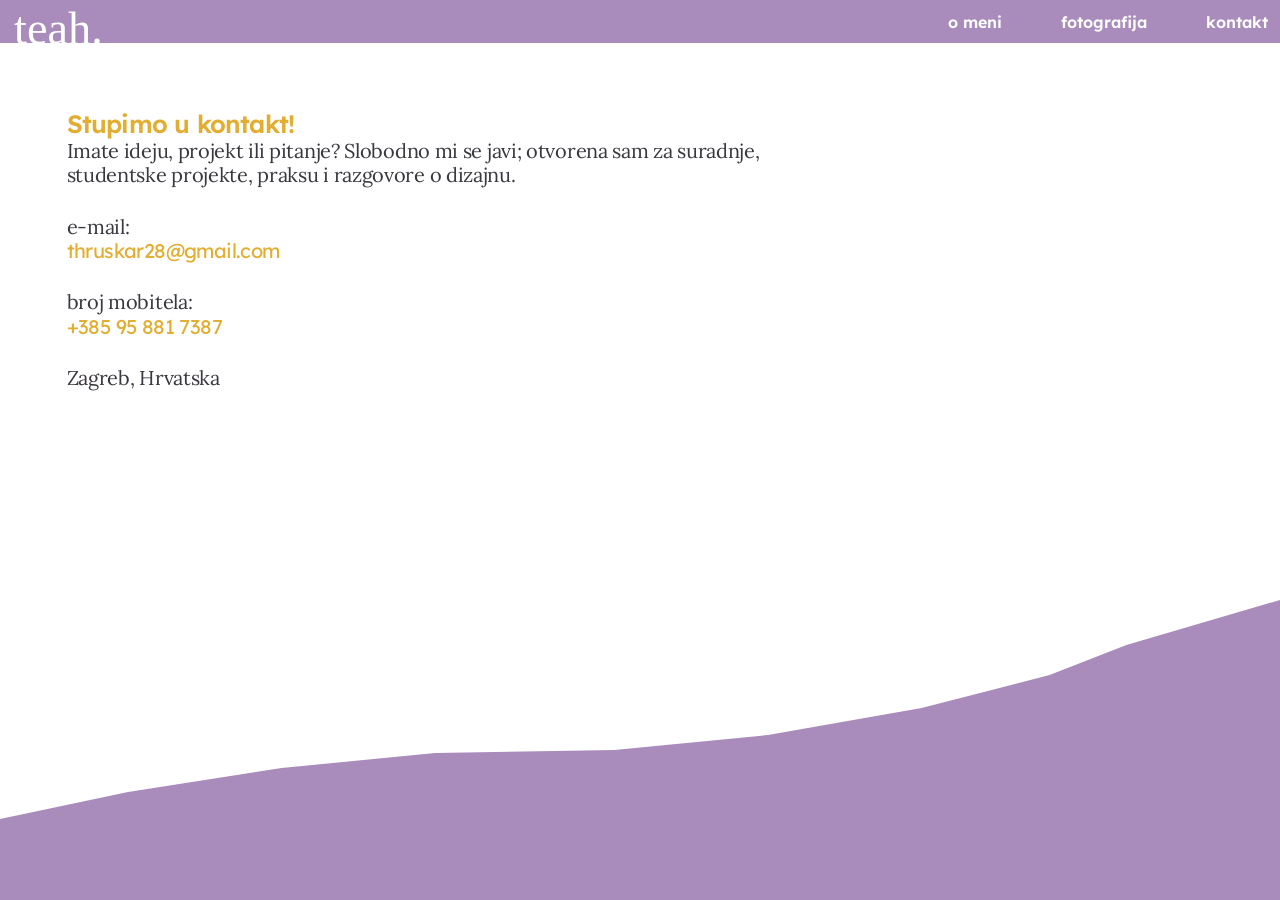
==== kontakt.html @ bc4910dc "Add files via upload" ====
<!DOCTYPE html>
<html lang="hr">
  <head>
    <meta charset="UTF-8" />
    <meta name="viewport" content="width=device-width, initial-scale=1.0" />
    <title>Kontakt-Tea Hruškar</title>
    <link rel="preconnect" href="https://fonts.googleapis.com" />
    <link rel="preconnect" href="https://fonts.gstatic.com" crossorigin />
    <link href="https://fonts.googleapis.com/css2?family=Archivo+Black&family=Lexend:wght@100..900&family=Lora:ital,wght@0,400..700;1,400..700&family=Oi&display=swap" rel="stylesheet" />
    <link rel="stylesheet" href="main.css" />
    <link rel="stylesheet" href="kontakt.css" />
  </head>
  <body class="kontakt-tijelo stranica-s-burgerom">
    <div class="stranica">
      <header class="zaglavlje">
        <a class="logo" href="index.html"><img src="media/teah.svg" alt="Tea Hruškar, početna stranica" /></a>
        <nav class="navigacija">
          <a href="omeni.html">o meni</a>
          <a href="foto.html">fotografija</a>
          <a href="kontakt.html">kontakt</a>
        </nav>

        <button class="burger-menu" type="button" aria-label="Navigacija">
          <span></span>
          <span></span>
          <span></span>
        </button>
      </header>
      <main class="kontakt-prostor">
        <section class="kontakt-sadrzaj">
          <h1>Stupimo u kontakt!</h1>
          <p class="kontakt-uvod">Imate ideju, projekt ili pitanje? Slobodno mi se javi; otvorena sam za suradnje, studentske projekte, praksu i razgovore o dizajnu.</p>

          <div class="kontakt-podaci">
            <p class="kontakt-podatak">
              e-mail:
              <a href="mailto:thruskar28@gmail.com">thruskar28@gmail.com</a>
            </p>
            <p class="kontakt-podatak">
              broj mobitela:
              <a href="tel:+385958817387">+385 95 881 7387</a>
            </p>
            <p class="kontakt-lokacija">Zagreb, Hrvatska</p>
          </div>
        </section>
        <div class="kontakt-val"></div>
      </main>
    </div>
    <script src="menu.js"></script>
  </body>
</html>
---- main.css ----
:root {
  --ljubicasta: #a98cbc;
  --crna: #3b373f;
  --narancasta: #e2ae32;
  --krem: #f9f0e0;
  --bijela: #fff;
  --font-sans: "Lexend", sans-serif;
  --font-serif: "Lora", Georgia, serif;
}

* {
  box-sizing: border-box;
}

html {
  scroll-behavior: smooth;
}

body {
  min-width: 1100px;
  margin: 0;
  background: var(--bijela);
  color: var(--crna);
  font-family: var(--font-sans);
  font-weight: 400;
}

.zaglavlje {
  position: relative;
  z-index: 3;
  display: flex;
  align-items: center;
  justify-content: space-between;
  height: 43px;
  padding: 0 12px 0 14px;
  background: var(--bijela);
}

.logo {
  position: absolute;
  z-index: 1;
  top: 5px;
  left: 14px;
  display: block;
  width: 130px;
  cursor: pointer;
  line-height: 0;
  transform-origin: left bottom;
  transition: transform 180ms ease;
}

.logo:hover {
  transform: scale(1.03);
}

.logo img {
  display: block;
  width: 100%;
  height: auto;
}

.navigacija {
  display: flex;
  align-items: center;
  margin-left: auto;
  gap: 59px;
  font-size: 16px;
  font-family: var(--font-sans);
  font-weight: 600;
}

.navigacija a {
  color: var(--crna);
  text-decoration: none;
}

.navigacija a:hover {
  color: var(--narancasta);
}

/* HERO */
.hero {
  position: relative;
  min-height: 564px;
  overflow: hidden;
  background: var(--ljubicasta);
}

.pozadinske-rijeci {
  position: absolute;
  top: 18px;
  left: -130px;
  pointer-events: none;
}

.rijeci-traka {
  display: flex;
  width: max-content;
  animation: klizanje-rijeci 173s linear infinite;
  will-change: transform;
}

.rijeci-traka img {
  display: block;
  flex: 0 0 3700px;
  width: 3700px;
  height: auto;
}

@keyframes klizanje-rijeci {
  to {
    transform: translateX(-3700px);
  }
}

@media (prefers-reduced-motion: reduce) {
  .rijeci-traka {
    animation: none;
  }
}

.krug {
  position: absolute;
  top: -20px;
  right: 48px;
  width: 153px;
  height: 153px;
  border-radius: 50%;
  background: var(--narancasta);
}

.uvod {
  position: absolute;
  top: 147px;
  left: 8.1%;
}

.uvod h1 {
  margin: 0;
  font-size: 37px;
  font-weight: 400;
  letter-spacing: -1.4px;
  line-height: 1.10;
}

.uvod h1 span {
  color: var(--narancasta);
  font-family: var(--font-serif);
  font-size: 55px;
  font-style: italic;
  font-weight: 500;
  letter-spacing: -3px;
}

.uvod > p {
  margin: 10px 0 0;
  color: var(--bijela);
  font-family: var(--font-serif);
  font-size: 18px;
  font-style: italic;
  font-weight: 400;
  letter-spacing: -0.5px;
}

.rijec-dizajn {
  position: absolute;
  z-index: 1;
  bottom: 51px;
  left: 40.6%;
  margin: 0;
  color: var(--krem);
  font-family: "Oi", serif;
  font-size: 130px;
  font-style: normal;
  font-weight: 400;
  letter-spacing: 0;
  line-height: 0.8;
}

.prijelaz-projekti {
  position: absolute;
  z-index: 0;
  right: 3.1%;
  bottom: 0;
  left: 3.1%;
  height: 54px;
  border-top: 2px solid var(--crna);
}

.prijelaz-projekti p {
  margin: 9px 0 0;
  font-family: var(--font-serif);
  font-size: 25px;
  font-weight: 500;
  letter-spacing: -0.8px;
}

/* projekti */
.projekti {
  display: flex;
  flex-direction: column;
  align-items: center;
  gap: 120px;
  padding: 32px 0 100px;
  background: var(--bijela);
}

.kartica {
  display: flex;
  align-items: center;
  justify-content: center;
  width: 1100px;
  color: var(--crna);
  text-decoration: none;
}

.sazetak {
  box-sizing: content-box;
  flex-shrink: 0;
  width: 220px;
  padding-right: 25px;
  text-align: right;
  color: var(--narancasta);
}

.sazetak h2 {
  margin: 0;
  font-size: 18px;
  line-height: 1.25;
  color: var(--ljubicasta);
}

.sazetak p {
  margin: 7px 0 0;
  font-size: 16px;
  line-height: 1.35;
}

.dodatne-informacije {
  max-height: 0;
  margin-top: 0;
  color: var(--crna);
  overflow: hidden;
  opacity: 0;
  transition: max-height 0.5s, margin-top 0.5s, opacity 0.3s;
}

.dodatne-informacije p {
  margin: 0 0 20px;
}

.mockup {
  flex-shrink: 0;
  width: 580px;
  height: 387px;
  margin: 0;
  overflow: hidden;
  transition: width 0.5s, height 0.5s;
}

.mockup img {
  width: 100%;
  height: 100%;
  object-fit: cover;
}

.opis {
  box-sizing: content-box;
  flex-shrink: 0;
  max-width: 0;
  padding-left: 0;
  overflow: hidden;
  opacity: 0;
  font-size: 16px;
  line-height: 1.35;
  transition: max-width 0.5s, padding-left 0.5s, opacity 0.3s;
}

.opis p {
  width: 280px;
  margin: 0 0 22px;
}

.kartica:hover .dodatne-informacije {
  max-height: 200px;
  margin-top: 28px;
  opacity: 1;
}

.kartica:hover .opis {
  max-width: 280px;
  padding-left: 25px;
  opacity: 1;
}

.kartica:hover .mockup {
  width: 650px;
  height: 433px;
}

.burger-menu {
  display: none;
}

.pogledaj-vise {
  display: none;
}

/* TABLETI I MANJI EKRANI */
@media (max-width: 1099px) {
  body {
    min-width: 0;
  }

  .pocetna-stranica .projekti {
    display: block;
    padding: 48px 8% 90px;
  }

  .pocetna-stranica .kartica {
    display: flex;
    flex-direction: column;
    align-items: stretch;
    width: min(100%, 700px);
    margin: 0 auto 86px;
    color: var(--crna);
  }

  .pocetna-stranica .sazetak {
    display: contents;
  }

  .pocetna-stranica .sazetak h2 {
    order: 1;
    margin: 0;
    color: var(--ljubicasta);
    font-size: 27px;
    line-height: 1.2;
    text-align: left;
  }

  .pocetna-stranica .sazetak > p {
    order: 2;
    margin: 4px 0 12px;
    color: var(--narancasta);
    font-size: 22px;
    line-height: 1.2;
    text-align: left;
  }

  .pocetna-stranica .mockup {
    order: 3;
    width: 100%;
    height: auto;
    margin: 0;
    overflow: visible;
    transition: none;
  }

  .pocetna-stranica .mockup img {
    display: block;
    width: 100%;
    height: auto;
    object-fit: contain;
  }

  .pocetna-stranica .dodatne-informacije,
  .pocetna-stranica .kartica:hover .dodatne-informacije {
    order: 4;
    max-height: none;
    margin: 12px 0 0;
    overflow: visible;
    opacity: 1;
    transition: none;
  }

  .pocetna-stranica .dodatne-informacije p {
    margin: 0 0 34px;
    color: var(--crna);
    font-size: 22px;
    line-height: 1.22;
    text-align: left;
  }

  .pocetna-stranica .opis {
    display: none;
  }

  .pocetna-stranica .pogledaj-vise {
    display: block;
    order: 5;
    margin: -4px 0 0;
    color: var(--ljubicasta);
    font-size: 20px;
    font-weight: 600;
    line-height: 1.2;
  }

  .pocetna-stranica .kartica:hover .mockup {
    width: 100%;
    height: auto;
  }

  .pocetna-stranica .kartica:last-child {
    margin-bottom: 0;
  }

}

@media (min-width: 701px) and (max-width: 1099px) {
  .pocetna-stranica .hero {
    min-height: 520px;
  }

  .pocetna-stranica .krug {
    top: -12px;
    right: 38px;
    width: 145px;
    height: 145px;
  }

  .pocetna-stranica .uvod {
    top: 135px;
  }

  .pocetna-stranica .uvod h1 {
    font-size: 32px;
  }

  .pocetna-stranica .uvod h1 span {
    font-size: 47px;
  }

  .pocetna-stranica .rijec-dizajn {
    bottom: 48px;
    left: 34%;
    font-size: 80px;
  }
}

/* Zajedničko mobilno zaglavlje i burger meni. */
@media (max-width: 700px) {
  body.stranica-s-burgerom {
    min-width: 0;
    --mobilna-boja-zaglavlja: var(--bijela);
    --mobilna-boja-burgera: var(--ljubicasta);
    --mobilna-boja-izbornika: var(--bijela);
    --mobilna-boja-linka: var(--crna);
    --mobilna-sjena-izbornika: 0 8px 14px rgb(59 55 63 / 12%);
  }

  .stranica-s-burgerom .stranica {
    min-width: 0;
    width: 100%;
  }

  .stranica-s-burgerom .zaglavlje {
    height: 64px;
    padding: 0;
    background: var(--mobilna-boja-zaglavlja);
  }

  .stranica-s-burgerom .logo {
    top: 14px;
    left: 28px;
    width: 170px;
  }

  .stranica-s-burgerom .burger-menu {
    position: absolute;
    top: 18px;
    right: 26px;
    display: block;
    width: 48px;
    padding: 0;
    border: 0;
    background: transparent;
    cursor: pointer;
  }

  .stranica-s-burgerom .burger-menu span {
    display: block;
    width: 100%;
    height: 5px;
    margin: 0 0 6px;
    background: var(--mobilna-boja-burgera);
  }

  .stranica-s-burgerom .burger-menu span:last-child {
    margin-bottom: 0;
  }

  .stranica-s-burgerom .navigacija {
    position: absolute;
    z-index: 4;
    top: 64px;
    right: 0;
    left: 0;
    display: none;
    align-items: flex-start;
    gap: 16px;
    margin: 0;
    padding: 22px 28px 26px;
    background: var(--mobilna-boja-izbornika);
    box-shadow: var(--mobilna-sjena-izbornika);
  }

  .stranica-s-burgerom .navigacija.otvoren {
    display: flex;
    flex-direction: column;
  }

  .stranica-s-burgerom .navigacija a {
    color: var(--mobilna-boja-linka);
    font-size: 19px;
  }
}

/* MOBITEL – samo početna stranica */
@media (max-width: 700px) {
  .pocetna-stranica .hero {
    min-height: 651px;
  }

  .pocetna-stranica .pozadinske-rijeci {
    top: 52px;
    left: -130px;
  }

  .pocetna-stranica .rijeci-traka {
    animation: none;
  }

  .pocetna-stranica .krug {
    top: 20px;
    right: -34px;
    width: 190px;
    height: 190px;
  }

  .pocetna-stranica .uvod {
    top: 223px;
    right: 24px;
    left: 42px;
  }

  .pocetna-stranica .uvod h1 {
    font-size: 35px;
    letter-spacing: -1.4px;
    line-height: 1.12;
  }

  .pocetna-stranica .uvod h1 br {
    display: none;
  }

  .pocetna-stranica .uvod h1 span {
    font-size: 52px;
  }

  .pocetna-stranica .uvod > p {
    max-width: 370px;
    margin-top: 12px;
    font-size: 18px;
    line-height: 1.22;
  }

  .pocetna-stranica .rijec-dizajn {
    bottom: 64px;
    left: 31%;
    font-size: 92px;
  }

  .pocetna-stranica .prijelaz-projekti {
    right: 22px;
    left: 22px;
    height: 62px;
  }

  .pocetna-stranica .prijelaz-projekti p {
    margin-top: 10px;
    font-size: 25px;
  }

  .pocetna-stranica .projekti {
    padding: 42px 24px 70px;
  }

  .pocetna-stranica .kartica {
    width: 100%;
    margin: 0 0 76px;
  }

}

/* Mali mobiteli, primjerice uređaji širine 320–380 px. */
@media (max-width: 380px) {
  .stranica-s-burgerom .logo {
    left: 22px;
    width: 155px;
  }

  .stranica-s-burgerom .burger-menu {
    top: 20px;
    right: 22px;
    width: 42px;
  }

  .stranica-s-burgerom .burger-menu span {
    height: 4px;
    margin-bottom: 5px;
  }

  .pocetna-stranica .hero {
    min-height: 620px;
  }

  .pocetna-stranica .krug {
    right: -42px;
    width: 165px;
    height: 165px;
  }

  .pocetna-stranica .uvod {
    top: 210px;
    right: 18px;
    left: 28px;
  }

  .pocetna-stranica .uvod h1 {
    font-size: 31px;
  }

  .pocetna-stranica .uvod h1 span {
    font-size: 45px;
  }

  .pocetna-stranica .uvod > p {
    font-size: 17px;
  }

  .pocetna-stranica .rijec-dizajn {
    bottom: 63px;
    left: 24%;
    font-size: 72px;
  }

  .pocetna-stranica .projekti {
    padding-right: 20px;
    padding-left: 20px;
  }

  .pocetna-stranica .sazetak h2 {
    font-size: 25px;
  }

  .pocetna-stranica .sazetak > p,
  .pocetna-stranica .dodatne-informacije p {
    font-size: 20px;
  }
}
---- kontakt.css ----
/* Stilovi samo za kontakt.html */

.kontakt-tijelo .zaglavlje {
  background: var(--ljubicasta);
}

.kontakt-tijelo .logo img {
  filter: brightness(0) invert(1);
}

.kontakt-tijelo .navigacija a {
  color: var(--bijela);
}

.kontakt-tijelo .navigacija a:hover {
  color: var(--krem);
}

.kontakt-prostor {
  position: relative;
  min-height: calc(100vh - 43px);
  overflow: hidden;
  padding: 67px 5.2% 48px;
  background: var(--bijela);
}

.kontakt-sadrzaj {
  position: relative;
  z-index: 1;
  max-width: 760px;
}

.kontakt-sadrzaj h1 {
  margin: 0;
  color: var(--narancasta);
  font-family: var(--font-sans);
  font-size: 25px;
  font-weight: 600;
  letter-spacing: -0.8px;
  line-height: 1.15;
}

.kontakt-uvod,
.kontakt-podatak,
.kontakt-lokacija {
  color: var(--crna);
  font-family: var(--font-serif);
  font-size: 20px;
  font-weight: 400;
  letter-spacing: -0.3px;
  line-height: 1.22;
}

.kontakt-uvod {
  margin: 0;
}

.kontakt-podaci {
  margin-top: 27px;
}

.kontakt-podatak {
  margin: 0 0 27px;
}

.kontakt-podatak a {
  display: block;
  color: var(--narancasta);
  font-family: var(--font-sans);
  font-size: 20px;
  font-weight: 400;
  letter-spacing: -0.6px;
  text-decoration: none;
}

.kontakt-podatak a:hover {
  text-decoration: underline;
}

.kontakt-lokacija {
  margin: 0;
}

.kontakt-val {
  position: absolute;
  z-index: 0;
  right: 0;
  bottom: 0;
  left: 0;
  height: 300px;
  background: var(--ljubicasta);
  clip-path: polygon(0 73%, 10% 64%, 22% 56%, 34% 51%, 48% 50%, 60% 45%, 72% 36%, 82% 25%, 88% 15%, 100% 0, 100% 100%, 0 100%);
}

/* MOBITEL */
@media (max-width: 700px) {
  body.kontakt-tijelo {
    --mobilna-boja-zaglavlja: var(--ljubicasta);
    --mobilna-boja-burgera: var(--bijela);
    --mobilna-boja-izbornika: var(--ljubicasta);
    --mobilna-boja-linka: var(--bijela);
    --mobilna-sjena-izbornika: 0 8px 14px rgb(59 55 63 / 18%);
  }

  .kontakt-prostor {
    min-height: calc(100vh - 64px);
    padding: 50px 28px 265px;
  }

  .kontakt-sadrzaj h1 {
    font-size: 27px;
  }

  .kontakt-uvod,
  .kontakt-podatak,
  .kontakt-lokacija {
    font-size: 19px;
    line-height: 1.25;
  }

  .kontakt-podaci {
    margin-top: 31px;
  }

  .kontakt-podatak {
    margin-bottom: 29px;
  }

  .kontakt-podatak a {
    font-size: 19px;
  }

  .kontakt-val {
    height: 300px;
  }
}
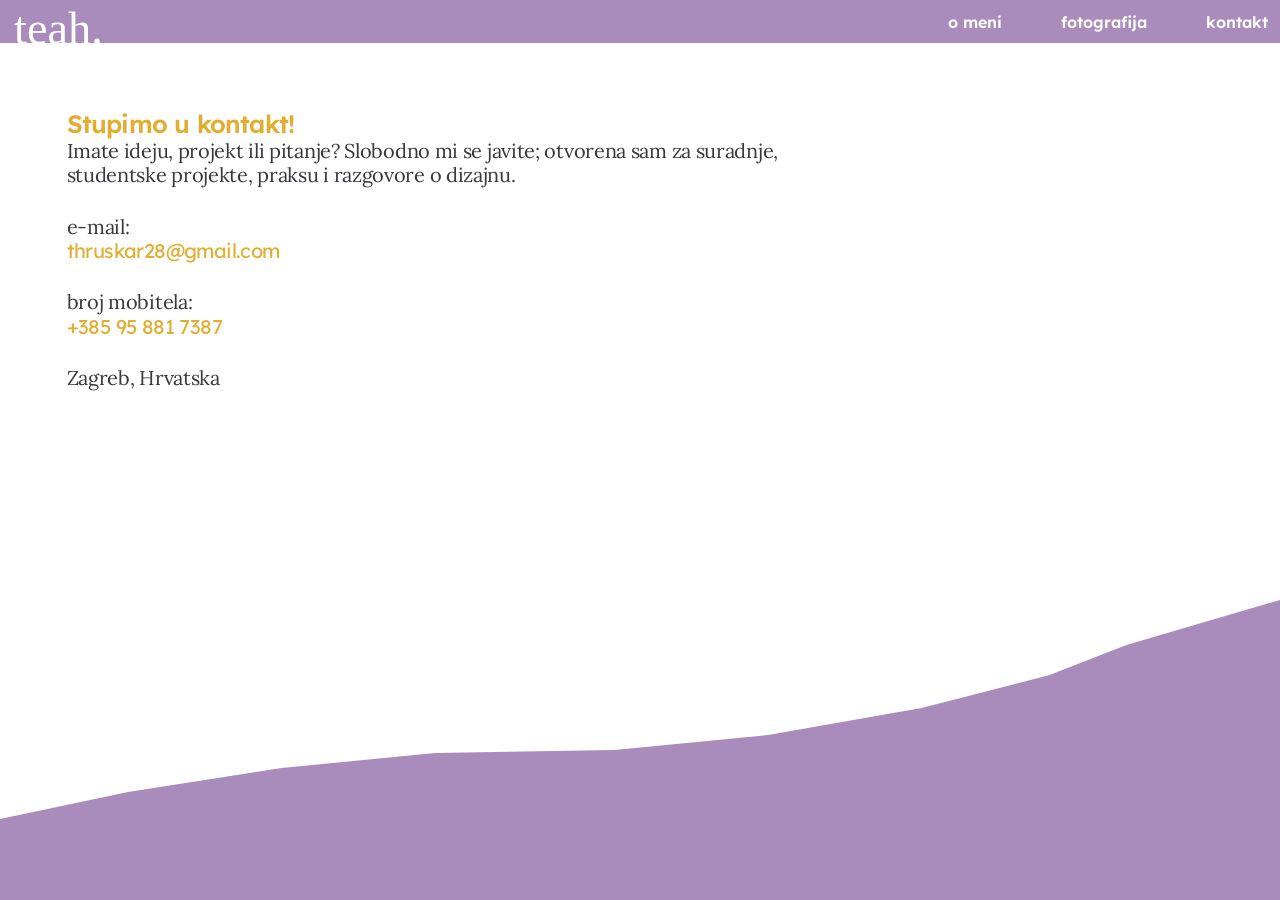
==== commit e813bd41: "Update kontakt.html" ====
--- a/kontakt.html
+++ b/kontakt.html
@@ -29,7 +29,7 @@
       <main class="kontakt-prostor">
         <section class="kontakt-sadrzaj">
           <h1>Stupimo u kontakt!</h1>
-          <p class="kontakt-uvod">Imate ideju, projekt ili pitanje? Slobodno mi se javi; otvorena sam za suradnje, studentske projekte, praksu i razgovore o dizajnu.</p>
+          <p class="kontakt-uvod">Imate ideju, projekt ili pitanje? Slobodno mi se javite; otvorena sam za suradnje, studentske projekte, praksu i razgovore o dizajnu.</p>
 
           <div class="kontakt-podaci">
             <p class="kontakt-podatak">
